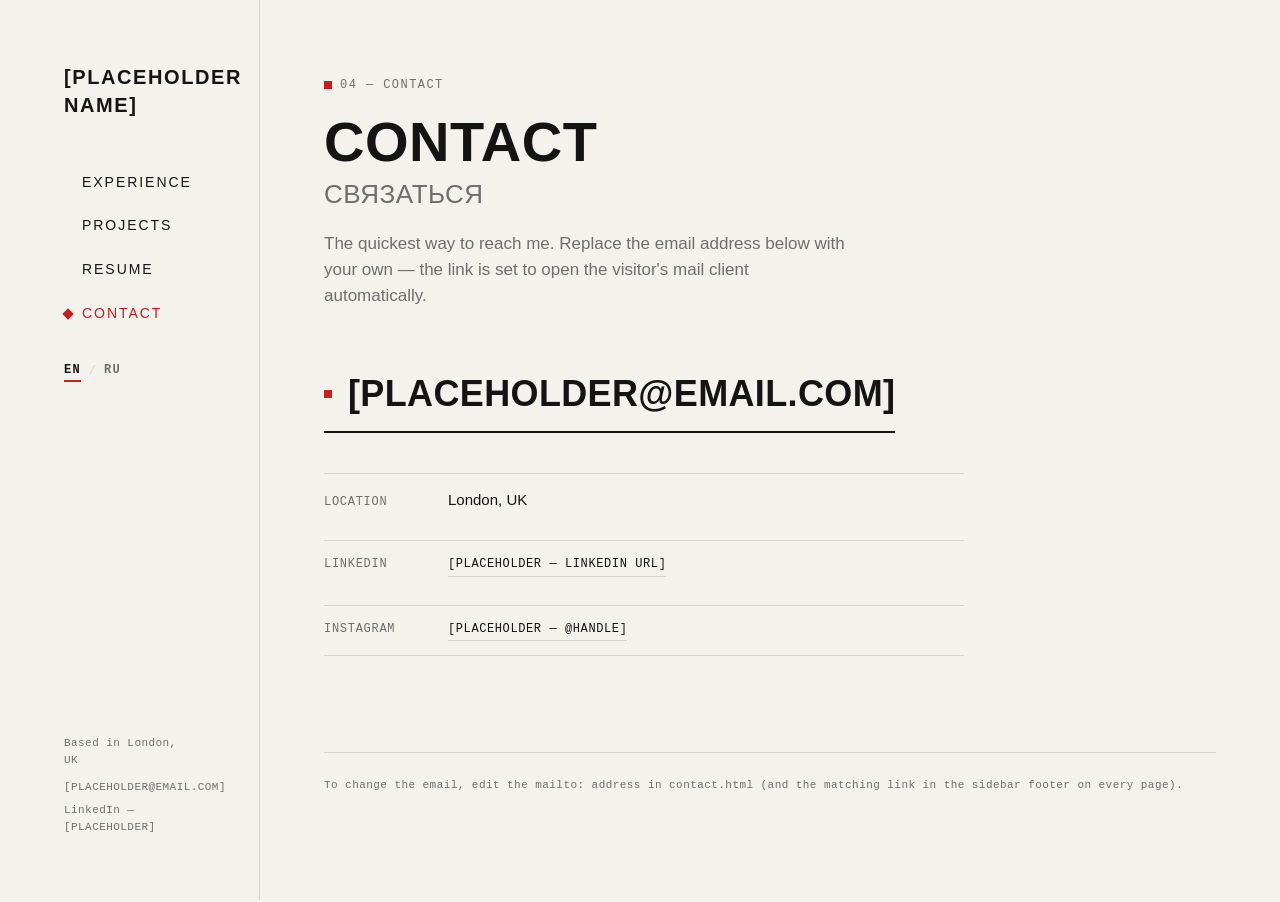
==== contact.html @ 09a26f05 "init push" ====
<!DOCTYPE html>
<html lang="en">
<head>
<meta charset="UTF-8">
<script>
  // Apply a stored language choice before first paint, so the correct
  // font stack is active immediately (avoids a flash of the wrong font).
  (function () {
    try {
      var l = localStorage.getItem('site-lang');
      if (l === 'ru') document.documentElement.setAttribute('lang', 'ru');
    } catch (e) {}
  })();
</script>
<meta name="viewport" content="width=device-width, initial-scale=1.0">
<title>Contact — [PLACEHOLDER — YOUR NAME]</title>
<link rel="icon" type="image/svg+xml" href="assets/images/favicon.svg">
<link rel="stylesheet" href="css/style.css">
</head>
<body data-title-en="Contact — [PLACEHOLDER — YOUR NAME]" data-title-ru="Связаться — [PLACEHOLDER — ВАШЕ ИМЯ]">

<div class="shell">

  <header class="sidebar">
    <div class="topbar">
      <button class="nav-toggle" aria-label="Toggle navigation" aria-expanded="false">
        <span></span><span></span><span></span>
      </button>
    </div>

    <div class="sidebar-top">
      <a href="index.html" class="site-name">[PLACEHOLDER NAME]</a>
      <nav class="primary-nav">
        <a href="experience.html" class="nav-link" data-en="Experience" data-ru="Опыт">
          <span class="mark"></span>
          <span class="nav-label-primary"></span>
          <span class="nav-reveal"><span class="nav-sep">/</span><span class="nav-label-secondary"></span></span>
        </a>
        <a href="projects.html" class="nav-link" data-en="Projects" data-ru="Проекты">
          <span class="mark"></span>
          <span class="nav-label-primary"></span>
          <span class="nav-reveal"><span class="nav-sep">/</span><span class="nav-label-secondary"></span></span>
        </a>
        <a href="resume.html" class="nav-link" data-en="Resume" data-ru="Резюме">
          <span class="mark"></span>
          <span class="nav-label-primary"></span>
          <span class="nav-reveal"><span class="nav-sep">/</span><span class="nav-label-secondary"></span></span>
        </a>
        <a href="contact.html" class="nav-link" data-en="Contact" data-ru="Связаться">
          <span class="mark"></span>
          <span class="nav-label-primary"></span>
          <span class="nav-reveal"><span class="nav-sep">/</span><span class="nav-label-secondary"></span></span>
        </a>
      </nav>

      <div class="lang-toggle" role="group" aria-label="Language / Язык">
        <button type="button" data-lang="en" aria-pressed="true">EN</button>
        <span class="lang-toggle-sep">/</span>
        <button type="button" data-lang="ru" aria-pressed="false">RU</button>
      </div>
    </div>

    <div class="sidebar-footer">
      <span data-en="Based in London, UK" data-ru="Живёт в Лондоне, Великобритания">Based in London, UK</span>
      <div class="footer-links">
        <a href="contact.html">[PLACEHOLDER@EMAIL.COM]</a>
        <a href="#" data-en="LinkedIn — [PLACEHOLDER]" data-ru="LinkedIn — [ССЫЛКА]">LinkedIn — [PLACEHOLDER]</a>
      </div>
    </div>
  </header>

  <main>
    <div class="page-header">
      <p class="eyebrow"><span class="mark"></span><span data-en="04 — Contact" data-ru="04 — Связаться">04 — Contact</span></p>
      <h1 class="page-title">
        <span class="lang-en">Contact</span>
        <span class="lang-ru" lang="ru">Связаться</span>
      </h1>
      <p class="page-intro" data-en="The quickest way to reach me. Replace the email address below with your own — the link is set to open the visitor's mail client automatically." data-ru="Самый быстрый способ связаться со мной. Замените адрес электронной почты ниже на свой — ссылка автоматически откроет почтовый клиент посетителя.">The quickest way to reach me. Replace the email address below with your own — the link is set to open the visitor's mail client automatically.</p>
    </div>

    <div class="contact-block">
      <a class="contact-email" href="mailto:[PLACEHOLDER@EMAIL.COM]">
        <span class="mark"></span>[PLACEHOLDER@EMAIL.COM]
      </a>

      <ul class="contact-list">
        <li><span class="label" data-en="Location" data-ru="Местоположение">Location</span> <span data-en="London, UK" data-ru="Лондон, Великобритания">London, UK</span></li>
        <li><span class="label">LinkedIn</span> <a href="#" class="text-link" data-en="[PLACEHOLDER — LINKEDIN URL]" data-ru="[PLACEHOLDER — ССЫЛКА НА LINKEDIN]">[PLACEHOLDER — LINKEDIN URL]</a></li>
        <li><span class="label">Instagram</span> <a href="#" class="text-link" data-en="[PLACEHOLDER — @HANDLE]" data-ru="[PLACEHOLDER — @АККАУНТ]">[PLACEHOLDER — @HANDLE]</a></li>
      </ul>
    </div>

    <p class="page-footer"><span data-en="To change the email, edit the" data-ru="Чтобы изменить email, отредактируйте адрес">To change the email, edit the</span> <code>mailto:</code> <span data-en="address in contact.html (and the matching link in the sidebar footer on every page)." data-ru="в contact.html (и соответствующую ссылку в подвале сайдбара на каждой странице).">address in contact.html (and the matching link in the sidebar footer on every page).</span></p>
  </main>

</div>

<script src="js/main.js"></script>
</body>
</html>
---- css/style.css ----
/* =========================================================
   PORTFOLIO — BARBICAN / FUTURA-INSPIRED STYLE SYSTEM
   ---------------------------------------------------------
   Palette
     --bg      paper white   #F4F2ED
     --ink     near black    #141414
     --grey    muted text    #6E6E6E
     --line    hairline rule #D8D5CC
     --accent  signature red #C81E1E   (Malevich / Rodchenko nod)
   Type
     Display + nav: Futura, uppercase, tracked out
     Body: Futura, sentence case
     Meta/labels: monospace, small caps-ish, archival wall-label feel
   ========================================================= */

/* ---- Futura local font-face hooks -----------------------
   If you have Futura font files, drop them into /fonts using
   these exact names and they will be picked up automatically.
   Without them, the fallback stack (Century Gothic / Avenir
   Next) approximates Futura closely — no installation required.
   See /fonts/README.md for details.
------------------------------------------------------------ */
@font-face {
  font-family: "Futura";
  src: url("../fonts/futura-book.woff2") format("woff2"),
       url("../fonts/futura-book.woff") format("woff");
  font-weight: 400;
  font-style: normal;
  font-display: swap;
}
@font-face {
  font-family: "Futura";
  src: url("../fonts/futura-medium.woff2") format("woff2"),
       url("../fonts/futura-medium.woff") format("woff");
  font-weight: 500;
  font-style: normal;
  font-display: swap;
}
@font-face {
  font-family: "Futura";
  src: url("../fonts/futura-bold.woff2") format("woff2"),
       url("../fonts/futura-bold.woff") format("woff");
  font-weight: 700;
  font-style: normal;
  font-display: swap;
}

:root {
  --bg: #f4f2ed;
  --ink: #141414;
  --grey: #6e6e6e;
  --line: #d8d5cc;
  --accent: #c81e1e;

  --font-display: "Futura", "Century Gothic", "Avenir Next", "Segoe UI", sans-serif;
  --font-body: "Futura", "Century Gothic", "Avenir Next", "Segoe UI", sans-serif;
  --font-meta: "Futura", ui-monospace, "SFMono-Regular", "Courier New", monospace;

  /* Futura has no native Cyrillic glyphs (Futura PT from ParaType does, if
     you own it — drop it in alongside the Latin weights and it's picked up
     automatically). Otherwise these fall back to geometric sans faces with
     solid Cyrillic support, so Russian text still reads cleanly. */
  --font-display-ru: "Futura PT", "PT Sans", "Segoe UI", "Helvetica Neue", Arial, sans-serif;
  --font-body-ru: "Futura PT", "PT Sans", "Segoe UI", "Helvetica Neue", Arial, sans-serif;
  --font-meta-ru: "Futura PT", "PT Sans", "Segoe UI", "Helvetica Neue", Arial, sans-serif;

  --sidebar-w: 260px;
  --gutter: clamp(24px, 5vw, 64px);
}

/* When the page (or a specific element, e.g. a hover-revealed word) is
   Russian, swap the active font stack to one with real Cyrillic support. */
html[lang="ru"] {
  --font-display: var(--font-display-ru);
  --font-body: var(--font-body-ru);
  --font-meta: var(--font-meta-ru);
}

[lang="ru"] {
  font-family: var(--font-display-ru);
}

* {
  box-sizing: border-box;
}

html {
  -webkit-font-smoothing: antialiased;
  -moz-osx-font-smoothing: grayscale;
  scroll-behavior: smooth;
}

body {
  margin: 0;
  background: var(--bg);
  color: var(--ink);
  font-family: var(--font-body);
  font-weight: 400;
  line-height: 1.55;
  min-height: 100vh;
}

a {
  color: inherit;
  text-decoration: none;
}

img {
  max-width: 100%;
  display: block;
}

::selection {
  background: var(--accent);
  color: var(--bg);
}

/* focus visibility, kept even though the palette is quiet */
a:focus-visible,
button:focus-visible {
  outline: 2px solid var(--accent);
  outline-offset: 3px;
}

/* ---------------------------------------------------------
   Signature mark — the single red square used throughout,
   a nod to Malevich's Red Square (1915) and the Constructivist
   vocabulary of the subject matter. Used sparingly.
------------------------------------------------------------ */
.mark {
  display: inline-block;
  width: 8px;
  height: 8px;
  background: var(--accent);
  flex: none;
  transform: rotate(0deg);
  transition: transform 0.35s ease;
}

/* ---------------------------------------------------------
   Layout shell
------------------------------------------------------------ */
.shell {
  display: flex;
  min-height: 100vh;
}

/* ---- Sidebar / nav ---- */
.sidebar {
  width: var(--sidebar-w);
  flex: none;
  position: sticky;
  top: 0;
  height: 100vh;
  padding: var(--gutter) 0 var(--gutter) var(--gutter);
  display: flex;
  flex-direction: column;
  justify-content: space-between;
  border-right: 1px solid var(--line);
}

.site-name {
  font-family: var(--font-display);
  font-weight: 700;
  font-size: 20px;
  letter-spacing: 0.08em;
  text-transform: uppercase;
  line-height: 1.3;
}

.site-name:hover {
  color: var(--accent);
}

.primary-nav {
  margin-top: 48px;
  display: flex;
  flex-direction: column;
  gap: 14px;
}

.primary-nav a {
  font-family: var(--font-display);
  font-weight: 500;
  font-size: 14px;
  letter-spacing: 0.14em;
  text-transform: uppercase;
  display: flex;
  align-items: baseline;
  gap: 10px;
  padding: 4px 0;
  width: fit-content;
}

.primary-nav a .mark {
  opacity: 0;
  transform: rotate(0deg);
  align-self: center;
}

.primary-nav a:hover .mark,
.primary-nav a.current .mark {
  opacity: 1;
  transform: rotate(45deg);
}

.primary-nav a:hover,
.primary-nav a.current {
  color: var(--accent);
}

/* Hover reveal: the translated word is always in the DOM, clipped to zero
   width. Growing max-width on hover uncovers it left-to-right, like a wipe —
   "CONTACT" becomes "CONTACT / связаться" (or the reverse in Russian mode). */
.nav-reveal {
  display: inline-block;
  max-width: 0;
  overflow: hidden;
  white-space: nowrap;
  vertical-align: baseline;
  transition: max-width 0.5s cubic-bezier(0.65, 0, 0.35, 1);
}

.primary-nav a:hover .nav-reveal,
.primary-nav a:focus-visible .nav-reveal {
  max-width: 280px;
}

.nav-reveal .nav-sep {
  opacity: 0.45;
  padding: 0 2px;
}

/* ---- Language toggle ---- */
.lang-toggle {
  margin-top: 32px;
  display: flex;
  align-items: center;
  gap: 8px;
}

.lang-toggle button {
  font-family: var(--font-meta);
  font-weight: 700;
  font-size: 12px;
  letter-spacing: 0.1em;
  text-transform: uppercase;
  background: none;
  border: none;
  padding: 3px 0;
  color: var(--grey);
  cursor: pointer;
  border-bottom: 2px solid transparent;
}

.lang-toggle button:hover {
  color: var(--accent);
}

.lang-toggle button.active {
  color: var(--ink);
  border-bottom-color: var(--accent);
}

.lang-toggle .lang-toggle-sep {
  color: var(--line);
  font-family: var(--font-meta);
  font-size: 12px;
}

/* ---------------------------------------------------------
   Bilingual page titles — English set, Russian underneath
   in a lighter weight, always shown together regardless of
   the language toggle state.
------------------------------------------------------------ */
.page-title .lang-en {
  display: block;
  font-family: var(--font-display);
  font-weight: 700;
  font-size: clamp(34px, 5vw, 56px);
  letter-spacing: 0.01em;
  text-transform: uppercase;
  line-height: 1.05;
}

.page-title .lang-ru {
  display: block;
  font-family: var(--font-display-ru);
  font-weight: 400;
  font-size: clamp(17px, 2.4vw, 26px);
  letter-spacing: 0.02em;
  text-transform: uppercase;
  line-height: 1.2;
  color: var(--grey);
  margin-top: 8px;
}

h1.page-title {
  margin: 0 0 20px;
}

/* Compact variant used for the home-page kicker line */
.hero-eyebrow .eyebrow-text {
  display: inline-flex;
  flex-direction: column;
  gap: 4px;
}

.hero-eyebrow .lang-en {
  font-family: var(--font-meta);
  font-size: 12px;
  letter-spacing: 0.14em;
  text-transform: uppercase;
  color: var(--grey);
}

.hero-eyebrow .lang-ru {
  font-family: var(--font-display-ru);
  font-weight: 400;
  font-size: 12px;
  letter-spacing: 0.06em;
  text-transform: none;
  color: var(--grey);
  opacity: 0.75;
}

.sidebar-footer {
  font-family: var(--font-meta);
  font-size: 11px;
  letter-spacing: 0.04em;
  color: var(--grey);
  padding-right: var(--gutter);
}

.sidebar-footer .footer-links {
  margin-top: 10px;
  display: flex;
  flex-direction: column;
  gap: 6px;
}

.sidebar-footer a:hover {
  color: var(--accent);
}

/* ---- Mobile top bar ---- */
.topbar {
  display: none;
}

/* ---- Main content ---- */
main {
  flex: 1;
  min-width: 0;
  padding: var(--gutter);
  padding-bottom: 96px;
}

.page-header {
  margin-bottom: 56px;
  max-width: 720px;
}

.eyebrow {
  font-family: var(--font-meta);
  font-size: 12px;
  letter-spacing: 0.12em;
  text-transform: uppercase;
  color: var(--grey);
  display: flex;
  align-items: center;
  gap: 8px;
  margin-bottom: 18px;
}

h1.page-title {
  font-family: var(--font-display);
  font-weight: 700;
  font-size: clamp(34px, 5vw, 56px);
  letter-spacing: 0.01em;
  text-transform: uppercase;
  line-height: 1.05;
  margin: 0 0 20px;
}

.page-intro {
  font-size: 17px;
  color: var(--grey);
  max-width: 56ch;
}

/* ---------------------------------------------------------
   HOME
------------------------------------------------------------ */
.hero {
  max-width: 900px;
  margin-top: 8vh;
}

.hero-eyebrow {
  font-family: var(--font-meta);
  font-size: 12px;
  letter-spacing: 0.14em;
  text-transform: uppercase;
  color: var(--grey);
  margin-bottom: 28px;
  display: flex;
  align-items: center;
  gap: 10px;
}

.hero-statement {
  font-family: var(--font-display);
  font-weight: 500;
  font-size: clamp(28px, 4.2vw, 46px);
  line-height: 1.28;
  letter-spacing: 0.005em;
  text-transform: uppercase;
}

.hero-statement .line {
  display: block;
}

.hero-statement .line.accent {
  color: var(--accent);
}

.hero-meta {
  margin-top: 64px;
  display: flex;
  gap: 48px;
  flex-wrap: wrap;
  padding-top: 32px;
  border-top: 1px solid var(--line);
  max-width: 900px;
}

.hero-meta-item {
  font-family: var(--font-meta);
  font-size: 12px;
  color: var(--grey);
  max-width: 30ch;
}

.hero-meta-item strong {
  display: block;
  font-family: var(--font-display);
  font-weight: 500;
  color: var(--ink);
  font-size: 13px;
  letter-spacing: 0.08em;
  text-transform: uppercase;
  margin-bottom: 6px;
}

/* ---------------------------------------------------------
   EXPERIENCE — three title / content boxes
------------------------------------------------------------ */
.experience-list {
  display: flex;
  flex-direction: column;
}

.experience-item {
  padding: 40px 0;
  border-top: 1px solid var(--line);
  display: grid;
  grid-template-columns: minmax(0, 220px) 1fr;
  gap: 32px;
}

.experience-item:last-child {
  border-bottom: 1px solid var(--line);
}

.experience-when {
  font-family: var(--font-meta);
  font-size: 12px;
  letter-spacing: 0.06em;
  color: var(--grey);
  display: flex;
  align-items: flex-start;
  gap: 8px;
  padding-top: 4px;
}

.experience-body h3 {
  font-family: var(--font-display);
  font-weight: 700;
  font-size: 20px;
  letter-spacing: 0.02em;
  text-transform: uppercase;
  margin: 0 0 6px;
}

.experience-role {
  font-family: var(--font-meta);
  font-size: 12px;
  color: var(--grey);
  letter-spacing: 0.04em;
  margin-bottom: 16px;
  text-transform: uppercase;
}

.experience-body p {
  max-width: 62ch;
  margin: 0;
  font-size: 15.5px;
}

/* ---------------------------------------------------------
   PROJECTS
------------------------------------------------------------ */
.project-grid {
  display: grid;
  grid-template-columns: repeat(2, 1fr);
  gap: 1px;
  background: var(--line);
  border: 1px solid var(--line);
}

.project-card {
  background: var(--bg);
  padding: 28px;
  display: flex;
  flex-direction: column;
}

.project-thumb {
  width: 100%;
  aspect-ratio: 4 / 3;
  margin-bottom: 22px;
  overflow: hidden;
  background: #eae7df;
}

.project-thumb svg {
  width: 100%;
  height: 100%;
  display: block;
}

.project-tag {
  font-family: var(--font-meta);
  font-size: 11px;
  letter-spacing: 0.08em;
  text-transform: uppercase;
  color: var(--grey);
  margin-bottom: 10px;
  display: flex;
  align-items: center;
  gap: 8px;
}

.project-card h3 {
  font-family: var(--font-display);
  font-weight: 700;
  font-size: 19px;
  letter-spacing: 0.01em;
  text-transform: uppercase;
  margin: 0 0 10px;
}

.project-card p {
  font-size: 15px;
  color: var(--ink);
  margin: 0;
  flex: 1;
}

.project-card .project-more {
  margin-top: 18px;
  font-family: var(--font-meta);
  font-size: 12px;
  letter-spacing: 0.06em;
  text-transform: uppercase;
  display: inline-flex;
  align-items: center;
  gap: 8px;
  width: fit-content;
}

.project-card .project-more:hover {
  color: var(--accent);
}

.project-card .project-more:hover .mark {
  opacity: 1;
}

.project-card .project-more .mark {
  opacity: 0;
  transform: rotate(45deg);
}

/* ---------------------------------------------------------
   RESUME
------------------------------------------------------------ */
.resume-frame-wrap {
  border: 1px solid var(--line);
  background: #eae7df;
  aspect-ratio: 8.5 / 11;
  max-width: 640px;
  display: flex;
  align-items: center;
  justify-content: center;
  overflow: hidden;
}

.resume-frame-wrap iframe {
  width: 100%;
  height: 100%;
  border: 0;
}

.resume-placeholder {
  text-align: center;
  padding: 40px;
  font-family: var(--font-meta);
  font-size: 12px;
  letter-spacing: 0.05em;
  color: var(--grey);
  max-width: 40ch;
}

.resume-placeholder .mark {
  margin: 0 auto 18px;
}

.resume-actions {
  margin-top: 28px;
  display: flex;
  align-items: center;
  gap: 24px;
  flex-wrap: wrap;
}

.btn {
  font-family: var(--font-display);
  font-weight: 500;
  font-size: 13px;
  letter-spacing: 0.1em;
  text-transform: uppercase;
  border: 1px solid var(--ink);
  padding: 14px 26px;
  display: inline-flex;
  align-items: center;
  gap: 10px;
}

.btn:hover {
  background: var(--ink);
  color: var(--bg);
}

.btn:hover .mark {
  background: var(--accent);
}

.text-link {
  font-family: var(--font-meta);
  font-size: 12px;
  letter-spacing: 0.05em;
  text-transform: uppercase;
  border-bottom: 1px solid var(--line);
  padding-bottom: 2px;
}

.text-link:hover {
  color: var(--accent);
  border-color: var(--accent);
}

/* ---------------------------------------------------------
   CONTACT
------------------------------------------------------------ */
.contact-block {
  max-width: 640px;
}

.contact-email {
  font-family: var(--font-display);
  font-weight: 700;
  font-size: clamp(24px, 4vw, 36px);
  letter-spacing: 0.01em;
  display: inline-flex;
  align-items: center;
  gap: 16px;
  padding-bottom: 10px;
  border-bottom: 2px solid var(--ink);
  margin-bottom: 40px;
  word-break: break-word;
}

.contact-email:hover {
  color: var(--accent);
  border-color: var(--accent);
}

.contact-email:hover .mark {
  transform: rotate(45deg);
}

.contact-list {
  list-style: none;
  padding: 0;
  margin: 0;
  display: flex;
  flex-direction: column;
  gap: 14px;
}

.contact-list li {
  display: flex;
  align-items: baseline;
  gap: 14px;
  padding: 14px 0;
  border-top: 1px solid var(--line);
  font-size: 15px;
}

.contact-list li:last-child {
  border-bottom: 1px solid var(--line);
}

.contact-list span.label {
  font-family: var(--font-meta);
  font-size: 12px;
  text-transform: uppercase;
  letter-spacing: 0.06em;
  color: var(--grey);
  width: 110px;
  flex: none;
}

/* ---------------------------------------------------------
   Footer note used on inner pages
------------------------------------------------------------ */
.page-footer {
  margin-top: 96px;
  padding-top: 24px;
  border-top: 1px solid var(--line);
  font-family: var(--font-meta);
  font-size: 11px;
  color: var(--grey);
  letter-spacing: 0.04em;
}

/* ---------------------------------------------------------
   Responsive
------------------------------------------------------------ */
@media (max-width: 900px) {
  .shell {
    flex-direction: column;
  }

  .sidebar {
    position: relative;
    width: 100%;
    height: auto;
    top: auto;
    border-right: none;
    border-bottom: 1px solid var(--line);
    padding: 20px var(--gutter);
    flex-direction: row;
    align-items: center;
    justify-content: space-between;
  }

  .sidebar-top {
    order: 1;
    flex: 1;
  }

  .topbar {
    order: 2;
  }

  .site-name {
    font-size: 17px;
  }

  .primary-nav {
    margin-top: 0;
    flex-direction: row;
    gap: 22px;
    flex-wrap: wrap;
    display: none;
  }

  .primary-nav.open {
    display: flex;
    width: 100%;
    flex-direction: column;
    margin-top: 24px;
    gap: 16px;
  }

  .sidebar-footer {
    display: none;
  }

  .topbar {
    display: block;
  }

  .nav-toggle {
    display: inline-flex;
    flex-direction: column;
    gap: 5px;
    background: none;
    border: none;
    cursor: pointer;
    padding: 8px;
  }

  .nav-toggle span {
    width: 22px;
    height: 2px;
    background: var(--ink);
  }

  .experience-item {
    grid-template-columns: 1fr;
    gap: 10px;
  }

  .project-grid {
    grid-template-columns: 1fr;
  }
}

@media (max-width: 560px) {
  :root {
    --gutter: 20px;
  }

  .hero-meta {
    gap: 28px;
  }
}

@media (prefers-reduced-motion: reduce) {
  * {
    transition: none !important;
    scroll-behavior: auto !important;
  }
}
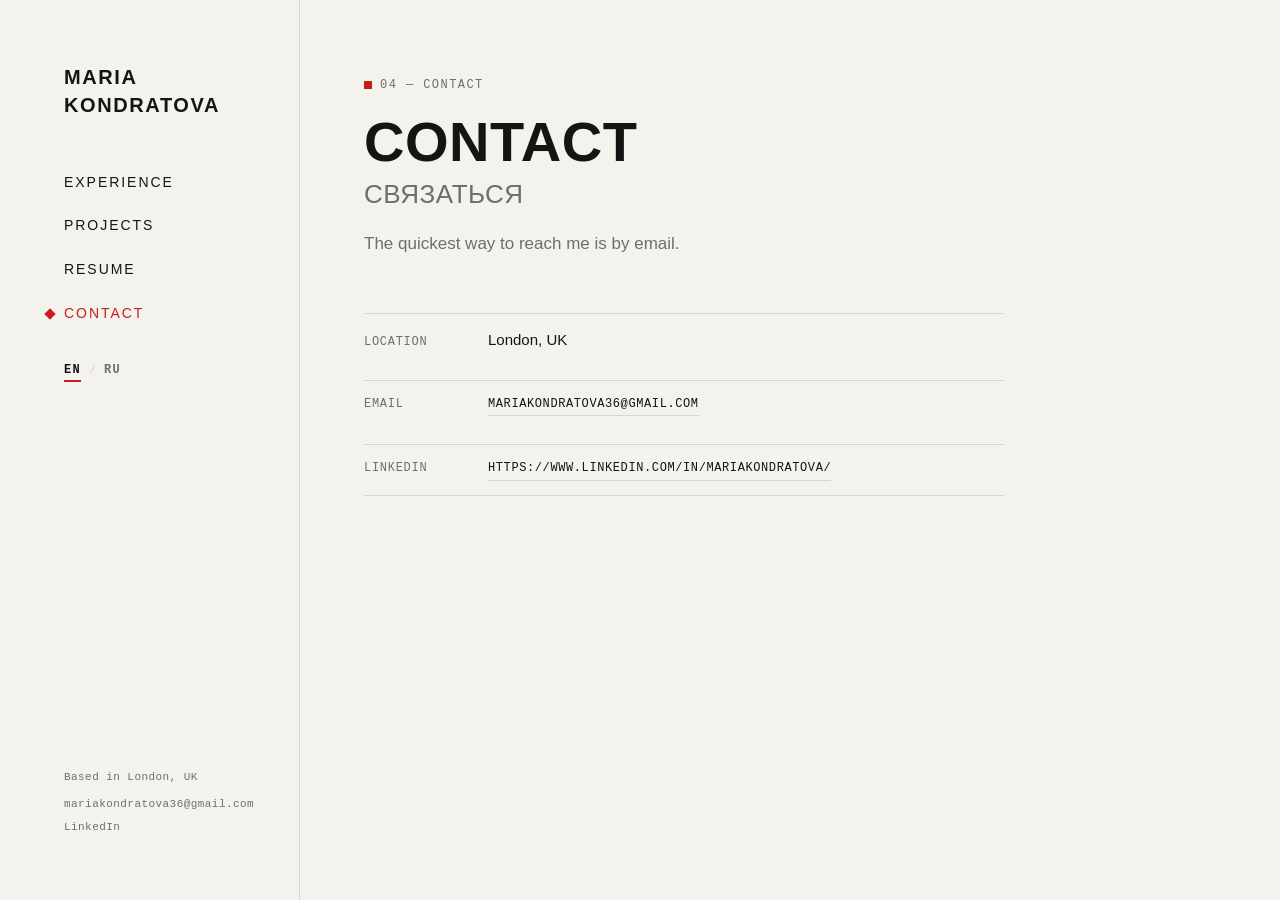
==== commit d6070639: "unsure" ====
--- a/contact.html
+++ b/contact.html
@@ -13,11 +13,11 @@
   })();
 </script>
 <meta name="viewport" content="width=device-width, initial-scale=1.0">
-<title>Contact — [PLACEHOLDER — YOUR NAME]</title>
+<title>Contact — MARIA KONDRATOVA</title>
 <link rel="icon" type="image/svg+xml" href="assets/images/favicon.svg">
 <link rel="stylesheet" href="css/style.css">
 </head>
-<body data-title-en="Contact — [PLACEHOLDER — YOUR NAME]" data-title-ru="Связаться — [PLACEHOLDER — ВАШЕ ИМЯ]">
+<body data-title-en="Contact — MARIA KONDRATOVA" data-title-ru="Связаться — МАРИЯ КОНДРАТОВА">
 
 <div class="shell">
 
@@ -29,7 +29,7 @@
     </div>
 
     <div class="sidebar-top">
-      <a href="index.html" class="site-name">[PLACEHOLDER NAME]</a>
+      <a href="index.html" class="site-name">MARIA KONDRATOVA</a>
       <nav class="primary-nav">
         <a href="experience.html" class="nav-link" data-en="Experience" data-ru="Опыт">
           <span class="mark"></span>
@@ -63,8 +63,8 @@
     <div class="sidebar-footer">
       <span data-en="Based in London, UK" data-ru="Живёт в Лондоне, Великобритания">Based in London, UK</span>
       <div class="footer-links">
-        <a href="contact.html">[PLACEHOLDER@EMAIL.COM]</a>
-        <a href="#" data-en="LinkedIn — [PLACEHOLDER]" data-ru="LinkedIn — [ССЫЛКА]">LinkedIn — [PLACEHOLDER]</a>
+        <a href="mailto:mariakondratova36@gmail.com">mariakondratova36@gmail.com</a>
+        <a href="https://www.linkedin.com/in/mariakondratova/" data-en="LinkedIn" data-ru="LinkedIn">LinkedIn</a>
       </div>
     </div>
   </header>
@@ -76,22 +76,18 @@
         <span class="lang-en">Contact</span>
         <span class="lang-ru" lang="ru">Связаться</span>
       </h1>
-      <p class="page-intro" data-en="The quickest way to reach me. Replace the email address below with your own — the link is set to open the visitor's mail client automatically." data-ru="Самый быстрый способ связаться со мной. Замените адрес электронной почты ниже на свой — ссылка автоматически откроет почтовый клиент посетителя.">The quickest way to reach me. Replace the email address below with your own — the link is set to open the visitor's mail client automatically.</p>
+      <p class="page-intro" data-en="The quickest way to reach me is by email." data-ru="Быстрее всего со мной можно связаться по электронной почте.">The quickest way to reach me is by email.</p>
     </div>
 
     <div class="contact-block">
-      <a class="contact-email" href="mailto:[PLACEHOLDER@EMAIL.COM]">
-        <span class="mark"></span>[PLACEHOLDER@EMAIL.COM]
-      </a>
-
       <ul class="contact-list">
         <li><span class="label" data-en="Location" data-ru="Местоположение">Location</span> <span data-en="London, UK" data-ru="Лондон, Великобритания">London, UK</span></li>
-        <li><span class="label">LinkedIn</span> <a href="#" class="text-link" data-en="[PLACEHOLDER — LINKEDIN URL]" data-ru="[PLACEHOLDER — ССЫЛКА НА LINKEDIN]">[PLACEHOLDER — LINKEDIN URL]</a></li>
-        <li><span class="label">Instagram</span> <a href="#" class="text-link" data-en="[PLACEHOLDER — @HANDLE]" data-ru="[PLACEHOLDER — @АККАУНТ]">[PLACEHOLDER — @HANDLE]</a></li>
+        <li><span class="label">Email</span> <a href="mailto:mariakondratova36@gmail.com" class="text-link">mariakondratova36@gmail.com</a></li>
+        <li><span class="label">LinkedIn</span> <a href="https://www.linkedin.com/in/mariakondratova/" class="text-link">https://www.linkedin.com/in/mariakondratova/</a></li>
       </ul>
     </div>
 
-    <p class="page-footer"><span data-en="To change the email, edit the" data-ru="Чтобы изменить email, отредактируйте адрес">To change the email, edit the</span> <code>mailto:</code> <span data-en="address in contact.html (and the matching link in the sidebar footer on every page)." data-ru="в contact.html (и соответствующую ссылку в подвале сайдбара на каждой странице).">address in contact.html (and the matching link in the sidebar footer on every page).</span></p>
+    
   </main>
 
 </div>
--- a/css/style.css
+++ b/css/style.css
@@ -64,7 +64,7 @@
   --font-body-ru: "Futura PT", "PT Sans", "Segoe UI", "Helvetica Neue", Arial, sans-serif;
   --font-meta-ru: "Futura PT", "PT Sans", "Segoe UI", "Helvetica Neue", Arial, sans-serif;
 
-  --sidebar-w: 260px;
+  --sidebar-w: 300px;
   --gutter: clamp(24px, 5vw, 64px);
 }
 
@@ -153,6 +153,7 @@
   top: 0;
   height: 100vh;
   padding: var(--gutter) 0 var(--gutter) var(--gutter);
+  overflow: hidden;
   display: flex;
   flex-direction: column;
   justify-content: space-between;
@@ -180,6 +181,7 @@
 }
 
 .primary-nav a {
+  position: relative;
   font-family: var(--font-display);
   font-weight: 500;
   font-size: 14px;
@@ -187,15 +189,17 @@
   text-transform: uppercase;
   display: flex;
   align-items: baseline;
-  gap: 10px;
   padding: 4px 0;
   width: fit-content;
 }
 
 .primary-nav a .mark {
+  position: absolute;
+  left: -18px;
+  top: 50%;
   opacity: 0;
   transform: rotate(0deg);
-  align-self: center;
+  margin-top: -4px;
 }
 
 .primary-nav a:hover .mark,
@@ -497,9 +501,19 @@
 .experience-role {
   font-family: var(--font-meta);
   font-size: 12px;
-  color: var(--grey);
+  color: #555555;
   letter-spacing: 0.04em;
-  margin-bottom: 16px;
+  margin-bottom: 3px;
+  text-transform: uppercase;
+}
+
+.experience-type {
+  font-family: var(--font-meta);
+  font-size: 11px;
+  color: var(--grey);
+  opacity: 0.75;
+  letter-spacing: 0.04em;
+  margin: 0 0 16px;
   text-transform: uppercase;
 }
 
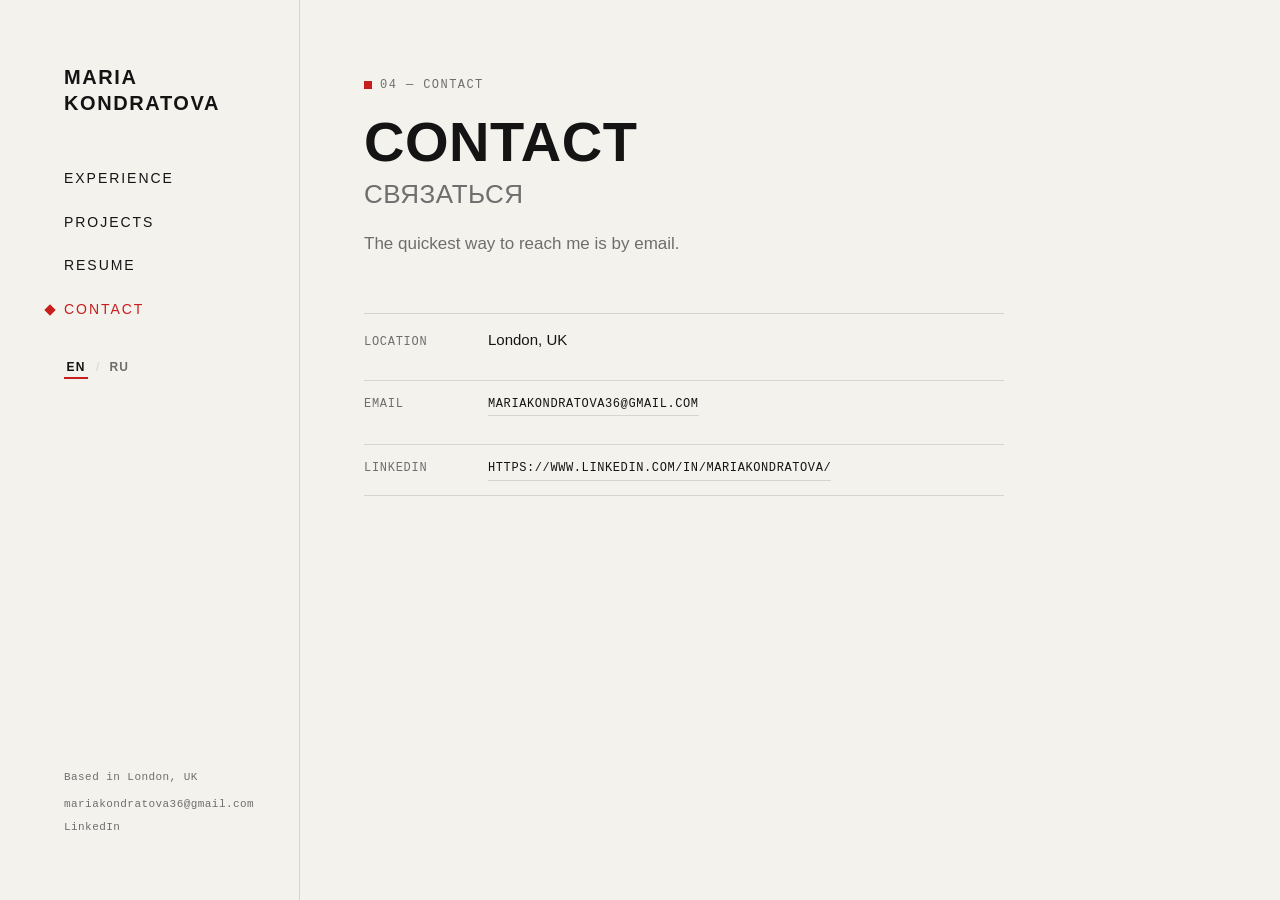
==== commit 1a8f5199: "continuity ux" ====
--- a/contact.html
+++ b/contact.html
@@ -29,7 +29,7 @@
     </div>
 
     <div class="sidebar-top">
-      <a href="index.html" class="site-name">MARIA KONDRATOVA</a>
+      <a href="index.html" class="site-name"><span>MARIA</span><span>KONDRATOVA</span></a>
       <nav class="primary-nav">
         <a href="experience.html" class="nav-link" data-en="Experience" data-ru="Опыт">
           <span class="mark"></span>
--- a/css/style.css
+++ b/css/style.css
@@ -161,12 +161,17 @@
 }
 
 .site-name {
-  font-family: var(--font-display);
+  font-family: "Futura", "Century Gothic", "Avenir Next", "Segoe UI", sans-serif;
   font-weight: 700;
   font-size: 20px;
   letter-spacing: 0.08em;
   text-transform: uppercase;
   line-height: 1.3;
+  white-space: nowrap;
+}
+
+.site-name span {
+  display: block;
 }
 
 .site-name:hover {
@@ -244,7 +249,9 @@
 }
 
 .lang-toggle button {
-  font-family: var(--font-meta);
+  width: 24px;
+  min-height: 22px;
+  font-family: "Futura", "Century Gothic", "Avenir Next", "Segoe UI", sans-serif;
   font-weight: 700;
   font-size: 12px;
   letter-spacing: 0.1em;
@@ -255,6 +262,7 @@
   color: var(--grey);
   cursor: pointer;
   border-bottom: 2px solid transparent;
+  text-align: center;
 }
 
 .lang-toggle button:hover {
@@ -268,7 +276,7 @@
 
 .lang-toggle .lang-toggle-sep {
   color: var(--line);
-  font-family: var(--font-meta);
+  font-family: "Futura", "Century Gothic", "Avenir Next", "Segoe UI", sans-serif;
   font-size: 12px;
 }
 
@@ -430,11 +438,19 @@
   color: var(--accent);
 }
 
+.hero-blurb {
+  max-width: 66ch;
+  margin: 34px 0 0;
+  font-size: 19px;
+  line-height: 1.55;
+  text-align: left;
+}
+
 .hero-meta {
   margin-top: 64px;
   display: flex;
   gap: 48px;
-  flex-wrap: wrap;
+  flex-wrap: nowrap;
   padding-top: 32px;
   border-top: 1px solid var(--line);
   max-width: 900px;
@@ -444,7 +460,21 @@
   font-family: var(--font-meta);
   font-size: 12px;
   color: var(--grey);
-  max-width: 30ch;
+  min-width: 0;
+  flex: 1;
+}
+
+.interests-meta {
+  order: 1;
+}
+
+.focus-meta {
+  order: 2;
+}
+
+.education-meta {
+  flex: 1.4;
+  order: 3;
 }
 
 .hero-meta-item strong {
@@ -458,6 +488,22 @@
   margin-bottom: 6px;
 }
 
+.interest-primary,
+.interest-secondary {
+  display: block;
+}
+
+.interest-primary {
+  color: inherit;
+  font: inherit;
+}
+
+.interest-secondary {
+  margin-top: 10px;
+  font-size: 11px;
+  opacity: 0.68;
+}
+
 /* ---------------------------------------------------------
    EXPERIENCE — three title / content boxes
 ------------------------------------------------------------ */
@@ -470,8 +516,8 @@
   padding: 40px 0;
   border-top: 1px solid var(--line);
   display: grid;
-  grid-template-columns: minmax(0, 220px) 1fr;
-  gap: 32px;
+  grid-template-columns: minmax(0, 200px) 1fr;
+  gap: 24px;
 }
 
 .experience-item:last-child {
@@ -549,6 +595,29 @@
   background: #eae7df;
 }
 
+.image-slot {
+  display: flex;
+  align-items: center;
+  justify-content: center;
+  padding: 24px;
+  color: var(--grey);
+  font-family: var(--font-meta);
+  font-size: 11px;
+  letter-spacing: 0.08em;
+  text-align: center;
+  text-transform: uppercase;
+}
+
+.project-thumb.image-slot {
+  border: 1px dashed var(--line);
+}
+
+.image-slot img {
+  width: 100%;
+  height: 100%;
+  object-fit: cover;
+}
+
 .project-thumb svg {
   width: 100%;
   height: 100%;
@@ -584,6 +653,11 @@
 }
 
 .project-card .project-more {
+  border: 0;
+  padding: 0;
+  color: var(--ink);
+  background: none;
+  cursor: pointer;
   margin-top: 18px;
   font-family: var(--font-meta);
   font-size: 12px;
@@ -606,6 +680,139 @@
 .project-card .project-more .mark {
   opacity: 0;
   transform: rotate(45deg);
+}
+
+.project-grid.is-detail .project-card:not(.is-expanded) {
+  display: none;
+}
+
+.project-grid.is-detail .project-card.is-expanded {
+  grid-column: 1 / -1;
+}
+
+.project-card.is-expanded > .project-thumb,
+.project-card.is-expanded > .project-tag,
+.project-card.is-expanded > h3,
+.project-card.is-expanded > p,
+.project-card.is-expanded > .project-more {
+  display: none;
+}
+
+.project-detail {
+  padding-top: 4px;
+}
+
+.project-back {
+  display: inline-flex;
+  align-items: center;
+  gap: 10px;
+  margin: 0 0 32px;
+  padding: 0;
+  border: 0;
+  background: none;
+  color: var(--grey);
+  cursor: pointer;
+  font-family: var(--font-meta);
+  font-size: 12px;
+  letter-spacing: 0.06em;
+  text-transform: uppercase;
+}
+
+.project-back span:first-child {
+  display: inline-block;
+  transform: translateY(-3px);
+  color: var(--accent);
+  font-size: 22px;
+  line-height: 1;
+}
+
+.project-back:hover {
+  color: var(--accent);
+}
+
+.project-detail-grid {
+  display: grid;
+  grid-template-columns: minmax(240px, 0.9fr) minmax(0, 1.1fr);
+  gap: 48px;
+}
+
+.project-feature-image {
+  margin: 0;
+}
+
+.expanded-image-slot {
+  min-height: 320px;
+  border: 1px dashed var(--line);
+  background: #eae7df;
+}
+
+.expanded-image-slot img {
+  object-fit: contain;
+}
+
+.project-feature-image figcaption,
+.project-citation {
+  color: var(--grey);
+  font-family: var(--font-meta);
+  font-size: 11px;
+  letter-spacing: 0.03em;
+  line-height: 1.6;
+}
+
+.project-feature-image figcaption {
+  margin-top: 12px;
+}
+
+.project-detail-copy h4 {
+  margin: 0 0 18px;
+  font-family: var(--font-display);
+  font-size: 24px;
+  font-weight: 700;
+  line-height: 1.2;
+  text-transform: uppercase;
+}
+
+.project-detail-copy > p:not(.project-award):not(.project-citation) {
+  max-width: 68ch;
+  font-size: 16px;
+  line-height: 1.65;
+}
+
+.project-award {
+  margin: 0 0 10px;
+  color: var(--accent);
+  font-family: var(--font-meta);
+  font-size: 11px;
+  letter-spacing: 0.08em;
+  text-transform: uppercase;
+}
+
+.project-citation {
+  margin-top: 24px;
+  padding-top: 16px;
+  border-top: 1px solid var(--line);
+}
+
+.project-docs {
+  display: flex;
+  gap: 20px;
+  flex-wrap: wrap;
+  margin-top: 18px;
+}
+
+.project-doc-link {
+  color: var(--ink);
+  font-family: var(--font-meta);
+  font-size: 11px;
+  letter-spacing: 0.05em;
+  text-transform: uppercase;
+  border-bottom: 1px solid var(--line);
+  padding-bottom: 2px;
+}
+
+.project-doc-link:hover {
+  color: var(--accent);
+  border-color: var(--accent);
 }
 
 /* ---------------------------------------------------------
@@ -840,8 +1047,27 @@
     gap: 10px;
   }
 
+  .hero-meta {
+    flex-wrap: wrap;
+  }
+
+  .hero-meta-item,
+  .education-meta {
+    flex: initial;
+    max-width: 30ch;
+  }
+
   .project-grid {
     grid-template-columns: 1fr;
+  }
+
+  .project-detail-grid {
+    grid-template-columns: 1fr;
+    gap: 32px;
+  }
+
+  .expanded-image-slot {
+    min-height: 240px;
   }
 }
 
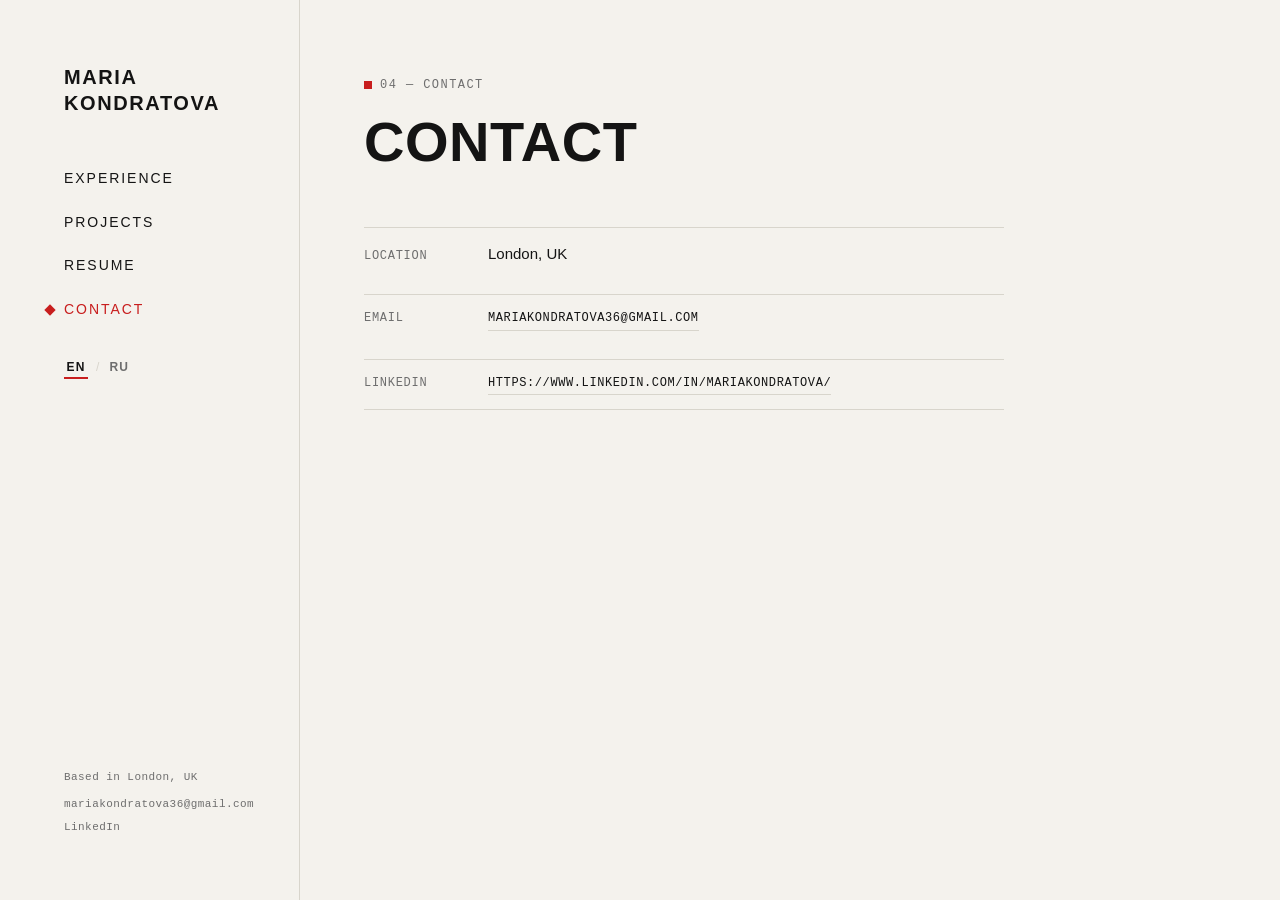
==== commit 6fdad375: "translation 1" ====
--- a/contact.html
+++ b/contact.html
@@ -2,6 +2,7 @@
 <html lang="en">
 <head>
 <meta charset="UTF-8">
+<meta name="google" content="notranslate">
 <script>
   // Apply a stored language choice before first paint, so the correct
   // font stack is active immediately (avoids a flash of the wrong font).
@@ -34,22 +35,18 @@
         <a href="experience.html" class="nav-link" data-en="Experience" data-ru="Опыт">
           <span class="mark"></span>
           <span class="nav-label-primary"></span>
-          <span class="nav-reveal"><span class="nav-sep">/</span><span class="nav-label-secondary"></span></span>
         </a>
         <a href="projects.html" class="nav-link" data-en="Projects" data-ru="Проекты">
           <span class="mark"></span>
           <span class="nav-label-primary"></span>
-          <span class="nav-reveal"><span class="nav-sep">/</span><span class="nav-label-secondary"></span></span>
         </a>
         <a href="resume.html" class="nav-link" data-en="Resume" data-ru="Резюме">
           <span class="mark"></span>
           <span class="nav-label-primary"></span>
-          <span class="nav-reveal"><span class="nav-sep">/</span><span class="nav-label-secondary"></span></span>
         </a>
         <a href="contact.html" class="nav-link" data-en="Contact" data-ru="Связаться">
           <span class="mark"></span>
           <span class="nav-label-primary"></span>
-          <span class="nav-reveal"><span class="nav-sep">/</span><span class="nav-label-secondary"></span></span>
         </a>
       </nav>
 
@@ -72,11 +69,7 @@
   <main>
     <div class="page-header">
       <p class="eyebrow"><span class="mark"></span><span data-en="04 — Contact" data-ru="04 — Связаться">04 — Contact</span></p>
-      <h1 class="page-title">
-        <span class="lang-en">Contact</span>
-        <span class="lang-ru" lang="ru">Связаться</span>
-      </h1>
-      <p class="page-intro" data-en="The quickest way to reach me is by email." data-ru="Быстрее всего со мной можно связаться по электронной почте.">The quickest way to reach me is by email.</p>
+      <h1 class="page-title" data-en="Contact" data-ru="Связаться со мной">Contact</h1>
     </div>
 
     <div class="contact-block">
--- a/css/style.css
+++ b/css/style.css
@@ -218,28 +218,6 @@
   color: var(--accent);
 }
 
-/* Hover reveal: the translated word is always in the DOM, clipped to zero
-   width. Growing max-width on hover uncovers it left-to-right, like a wipe —
-   "CONTACT" becomes "CONTACT / связаться" (or the reverse in Russian mode). */
-.nav-reveal {
-  display: inline-block;
-  max-width: 0;
-  overflow: hidden;
-  white-space: nowrap;
-  vertical-align: baseline;
-  transition: max-width 0.5s cubic-bezier(0.65, 0, 0.35, 1);
-}
-
-.primary-nav a:hover .nav-reveal,
-.primary-nav a:focus-visible .nav-reveal {
-  max-width: 280px;
-}
-
-.nav-reveal .nav-sep {
-  opacity: 0.45;
-  padding: 0 2px;
-}
-
 /* ---- Language toggle ---- */
 .lang-toggle {
   margin-top: 32px;
@@ -281,11 +259,9 @@
 }
 
 /* ---------------------------------------------------------
-   Bilingual page titles — English set, Russian underneath
-   in a lighter weight, always shown together regardless of
-   the language toggle state.
+  Page titles
 ------------------------------------------------------------ */
-.page-title .lang-en {
+.page-title {
   display: block;
   font-family: var(--font-display);
   font-weight: 700;
@@ -295,45 +271,18 @@
   line-height: 1.05;
 }
 
-.page-title .lang-ru {
-  display: block;
-  font-family: var(--font-display-ru);
-  font-weight: 400;
-  font-size: clamp(17px, 2.4vw, 26px);
-  letter-spacing: 0.02em;
-  text-transform: uppercase;
-  line-height: 1.2;
-  color: var(--grey);
-  margin-top: 8px;
-}
-
 h1.page-title {
   margin: 0 0 20px;
 }
 
 /* Compact variant used for the home-page kicker line */
 .hero-eyebrow .eyebrow-text {
-  display: inline-flex;
-  flex-direction: column;
-  gap: 4px;
-}
-
-.hero-eyebrow .lang-en {
+  display: inline-block;
   font-family: var(--font-meta);
   font-size: 12px;
   letter-spacing: 0.14em;
   text-transform: uppercase;
   color: var(--grey);
-}
-
-.hero-eyebrow .lang-ru {
-  font-family: var(--font-display-ru);
-  font-weight: 400;
-  font-size: 12px;
-  letter-spacing: 0.06em;
-  text-transform: none;
-  color: var(--grey);
-  opacity: 0.75;
 }
 
 .sidebar-footer {
@@ -820,19 +769,25 @@
 ------------------------------------------------------------ */
 .resume-frame-wrap {
   border: 1px solid var(--line);
-  background: #eae7df;
+  background: #fff;
   aspect-ratio: 8.5 / 11;
-  max-width: 640px;
+  width: min(100%, 900px);
+  max-width: 900px;
   display: flex;
   align-items: center;
   justify-content: center;
   overflow: hidden;
+  box-shadow: 0 14px 35px rgba(26, 24, 21, 0.08);
 }
 
 .resume-frame-wrap iframe {
   width: 100%;
   height: 100%;
   border: 0;
+}
+
+.resume-page .page-header {
+  max-width: 900px;
 }
 
 .resume-placeholder {
